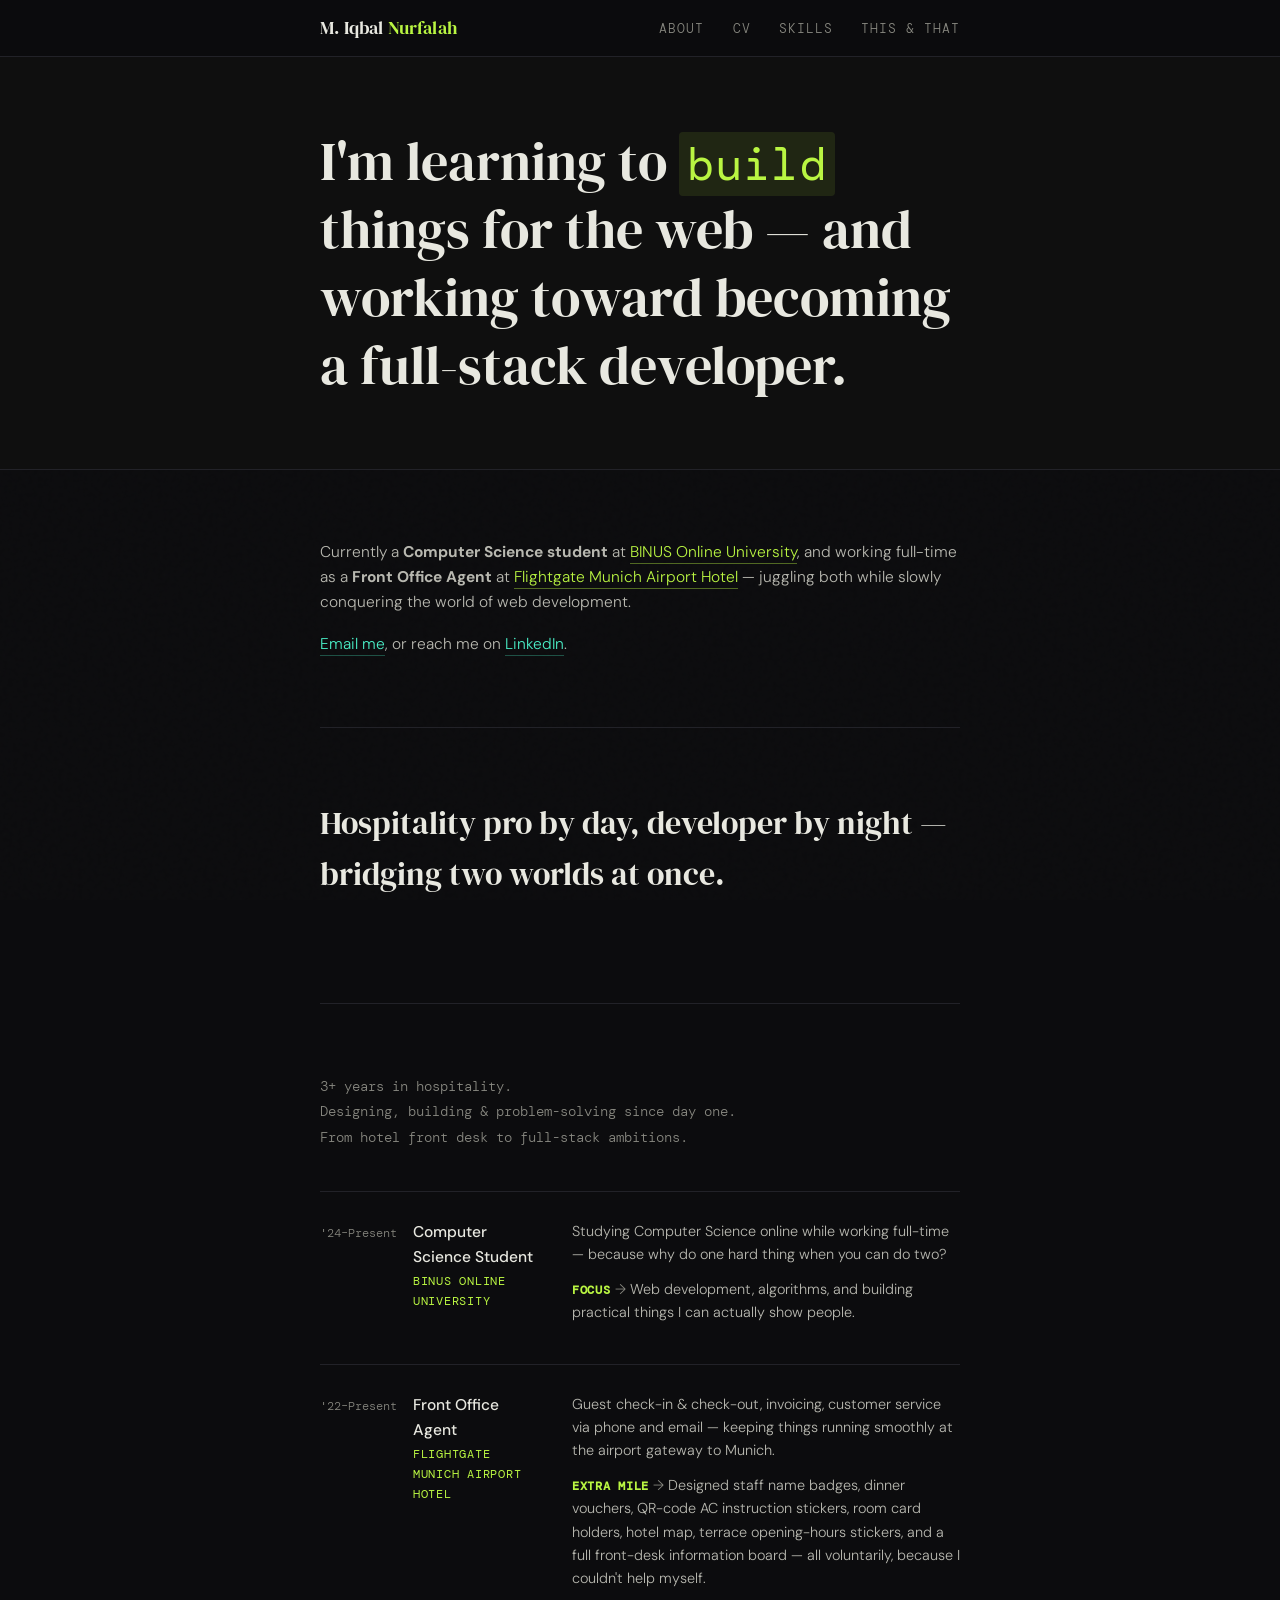
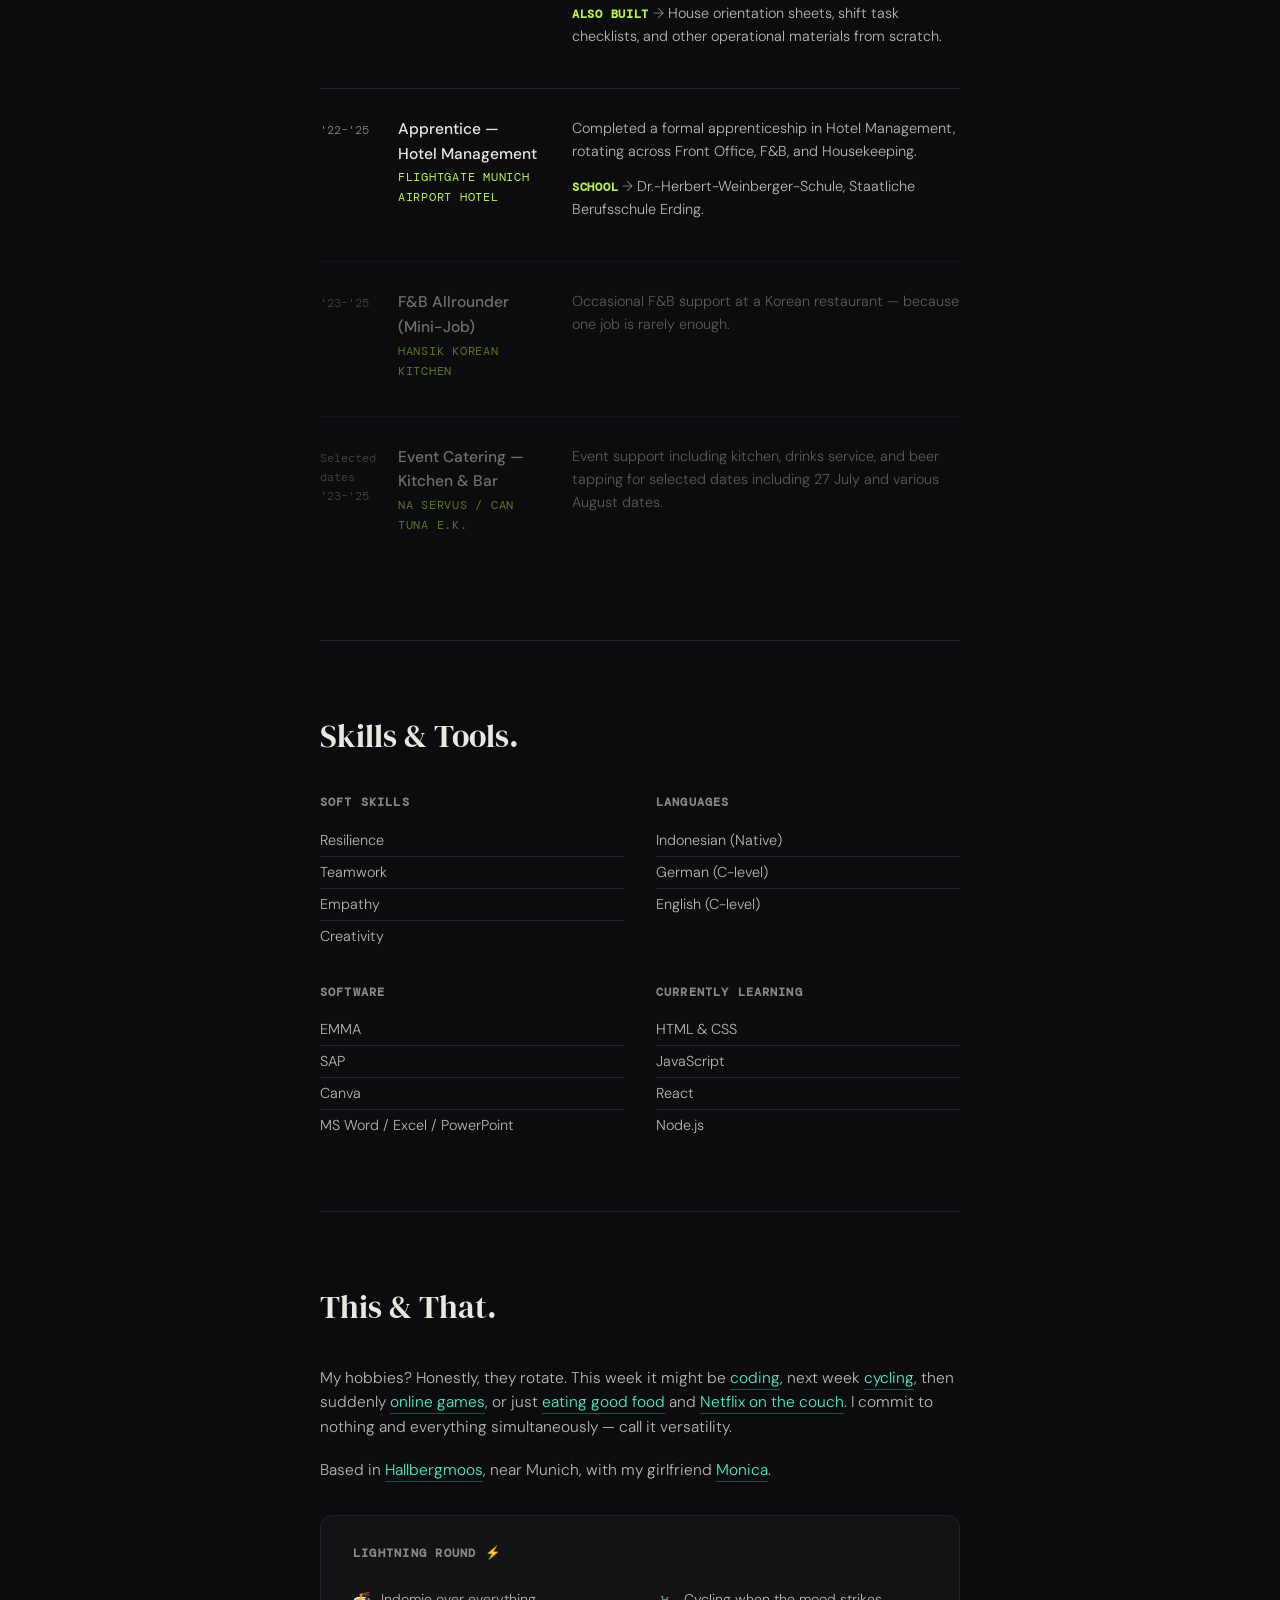
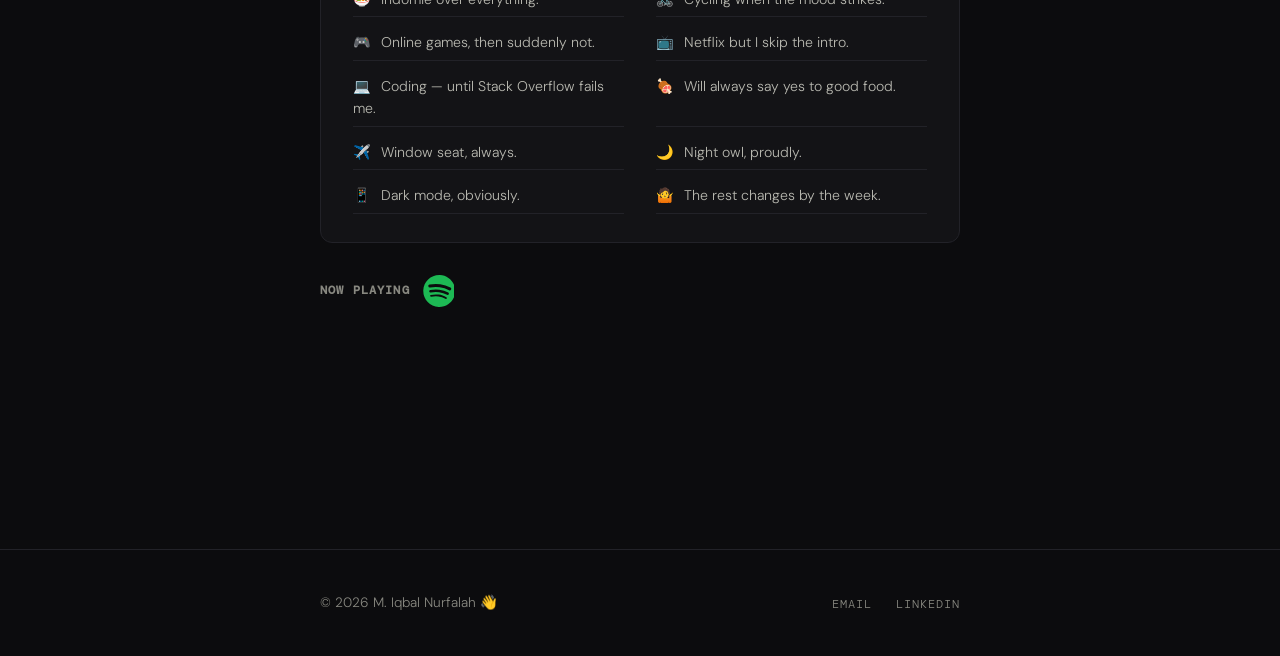
==== index.html @ cb7f9b17 "modified index.html, style.css" ====
<!DOCTYPE html>
<html lang="en">
<head>
  <meta charset="UTF-8" />
  <meta name="viewport" content="width=device-width, initial-scale=1, viewport-fit=cover" />
  <link rel="canonical" href="https://iqbalnurfalah.com" />

  <title>Iqbal Nurfalah → Product &amp; Development</title>
  <meta name="description" content="Computer Science student, Front Office professional, and aspiring Full Stack Developer based in Hallbergmoos, Germany." />

  <link rel="stylesheet" href="./css/style.css" />
</head>
 
<body>

  <!-- ───────────────── HEADER ───────────────── -->
  <header>
    <div class="wrap">
      <span class="me">M. Iqbal <span class="crest">Nurfalah</span></span>
      <nav>
        <a href="#about">About</a>
        <a href="#cv">CV</a>
        <a href="#skills">Skills</a>
        <a href="#more">This &amp; That</a>
      </nav>
    </div>
  </header>

  <!-- ───────────────── MAST ───────────────── -->
  <section class="mast">
    <div class="wrap">
      <video class="avatar-video" src="./assets/me.mp4" autoplay muted loop playsinline></video>
      <h1>I'm learning to <code>build</code> things for the web — and working toward becoming a full-stack developer.</h1>
    </div>
  </section>

  <!-- ───────────────── MAIN ───────────────── -->
  <main>
    <div class="wrap">

      <!-- ABOUT -->
      <section id="about" data-section="intro">
        <p>Currently a <strong>Computer Science student</strong> at <a class="brilliant" href="https://binus.ac.id" target="_blank">BINUS Online University</a>, and working full-time as a <strong>Front Office Agent</strong> at <a class="brilliant" href="#cv">Flightgate Munich Airport Hotel</a> — juggling both while slowly conquering the world of web development.</p>
        <p>
          <a class="rgbsplit" href="mailto:Iqbalnurfalah46@gmail.com">Email me</a>,
          or reach me on
          <a class="rgbsplit" href="https://linkedin.com/in/" target="_blank">LinkedIn</a>.
        </p>
      </section>

      <!-- SPECIALTY -->
      <section class="onscroll" data-section="specialty">
        <h2>Hospitality pro by day, developer by night — bridging two worlds at once.</h2>
      </section>

      <!-- CV -->
      <section id="cv" data-section="cv">
        <p class="cv-intro">
          3+ years in hospitality.<br />
          Designing, building &amp; problem-solving since day one.<br />
          From hotel front desk to full-stack ambitions.
        </p>
        <ol class="cv">

          <!-- BINUS -->
          <li>
            <div class="cv-wrap">
              <div class="exp">
                <div class="time"><abbr>24</abbr>&ndash;Present</div>
                <div class="details">
                  <div class="role">
                    <h3 class="title">Computer Science Student</h3>
                    <h3 class="company">BINUS Online University</h3>
                  </div>
                </div>
              </div>
              <div class="info">
                <div class="info-wrap">
                  <p>Studying Computer Science online while working full-time — because why do one hard thing when you can do two?</p>
                  <p><strong class="highlight">Focus</strong> <span class="arrow">&rarr;</span> Web development, algorithms, and building practical things I can actually show people.</p>
                </div>
              </div>
            </div>
          </li>

          <!-- Flightgate full-time -->
          <li>
            <div class="cv-wrap">
              <div class="exp">
                <div class="time"><abbr>22</abbr>&ndash;Present</div>
                <div class="details">
                  <div class="role">
                    <h3 class="title">Front Office Agent</h3>
                    <h3 class="company">Flightgate Munich Airport Hotel</h3>
                  </div>
                </div>
              </div>
              <div class="info">
                <div class="info-wrap">
                  <p>Guest check-in &amp; check-out, invoicing, customer service via phone and email — keeping things running smoothly at the airport gateway to Munich.</p>
                  <p><strong class="highlight">Extra Mile</strong> <span class="arrow">&rarr;</span> Designed staff name badges, dinner vouchers, QR-code AC instruction stickers, room card holders, hotel map, terrace opening-hours stickers, and a full front-desk information board — all voluntarily, because I couldn't help myself.</p>
                  <p><strong class="highlight">Also built</strong> <span class="arrow">&rarr;</span> House orientation sheets, shift task checklists, and other operational materials from scratch.</p>
                </div>
              </div>
            </div>
          </li>

          <!-- Flightgate apprenticeship -->
          <li>
            <div class="cv-wrap">
              <div class="exp">
                <div class="time"><abbr>22</abbr>&ndash;<abbr>25</abbr></div>
                <div class="details">
                  <div class="role">
                    <h3 class="title">Apprentice — Hotel Management</h3>
                    <h3 class="company">Flightgate Munich Airport Hotel</h3>
                  </div>
                </div>
              </div>
              <div class="info">
                <div class="info-wrap">
                  <p>Completed a formal apprenticeship in Hotel Management, rotating across Front Office, F&amp;B, and Housekeeping.</p>
                  <p><strong class="highlight">School</strong> <span class="arrow">&rarr;</span> Dr.-Herbert-Weinberger-Schule, Staatliche Berufsschule Erding.</p>
                </div>
              </div>
            </div>
          </li>

          <!-- Hansik -->
          <li class="faded">
            <div class="cv-wrap">
              <div class="exp">
                <div class="time"><abbr>23</abbr>&ndash;<abbr>25</abbr></div>
                <div class="details">
                  <div class="role">
                    <h3 class="title">F&amp;B Allrounder (Mini-Job)</h3>
                    <h3 class="company">Hansik Korean Kitchen</h3>
                  </div>
                </div>
              </div>
              <div class="info">
                <div class="info-wrap">
                  <p>Occasional F&amp;B support at a Korean restaurant — because one job is rarely enough.</p>
                </div>
              </div>
            </div>
          </li>

          <!-- Na Servus -->
          <li class="faded">
            <div class="cv-wrap">
              <div class="exp">
                <div class="time">Selected <br> dates <br><abbr>23</abbr>&ndash;<abbr>25</abbr></div>
                <div class="details">
                  <div class="role">
                    <h3 class="title">Event Catering — Kitchen &amp; Bar</h3>
                    <h3 class="company">Na Servus / Can Tuna e.K.</h3>
                  </div>
                </div>
              </div>
              <div class="info">
                <div class="info-wrap">
                  <p>Event support including kitchen, drinks service, and beer tapping for selected dates including 27 July and various August dates.</p>
                </div>
              </div>
            </div>
          </li>

        </ol>
      </section>

      <!-- SKILLS -->
      <section id="skills" class="onscroll" data-section="skills">
        <h2>Skills &amp; Tools.</h2>
        <div class="skills-grid">
          <div class="skill-col">
            <h4>Soft Skills</h4>
            <ul>
              <li>Resilience</li>
              <li>Teamwork</li>
              <li>Empathy</li>
              <li>Creativity</li>
            </ul>
          </div>
          <div class="skill-col">
            <h4>Languages</h4>
            <ul>
              <li>Indonesian (Native)</li>
              <li>German (C-level)</li>
              <li>English (C-level)</li>
            </ul>
          </div>
          <div class="skill-col">
            <h4>Software</h4>
            <ul>
              <li>EMMA</li>
              <li>SAP</li>
              <li>Canva</li>
              <li>MS Word / Excel / PowerPoint</li>
            </ul>
          </div>
          <div class="skill-col">
            <h4>Currently Learning</h4>
            <ul>
              <li>HTML &amp; CSS</li>
              <li>JavaScript</li>
              <li>React</li>
              <li>Node.js</li>
            </ul>
          </div>
        </div>
      </section>

      <!-- THIS & THAT -->
      <section id="more" class="onscroll" data-section="more">
        <h2>This &amp; That.</h2>
        <p>
          My hobbies? Honestly, they rotate. This week it might be
          <span class="rgbsplit" role="button" data-action="coding">coding</span>,
          next week
          <span class="rgbsplit" role="button" data-action="cycling">cycling</span>,
          then suddenly
          <span class="rgbsplit" role="button" data-action="gaming">online games</span>,
          or just
          <span class="rgbsplit" role="button" data-action="food">eating good food</span>
          and
          <span class="rgbsplit" role="button" data-action="netflix">Netflix on the couch</span>.
          I commit to nothing and everything simultaneously — call it versatility.
        </p>
        <p>
          Based in <span class="rgbsplit proper" role="button" data-action="hallbergmoos">Hallbergmoos</span>,
          near Munich, with my girlfriend
          <span class="rgbsplit proper monica-trigger" role="button" data-action="monica">Monica</span>.
        </p>

        <!-- Lightning round -->
        <div class="lightning">
          <p><strong class="tag">Lightning Round ⚡</strong></p>
          <ul class="stack list">
            <li><span class="emoji">🍜</span> Indomie over everything.</li>
            <li><span class="emoji">🚲</span> Cycling when the mood strikes.</li>
            <li><span class="emoji">🎮</span> Online games, then suddenly not.</li>
            <li><span class="emoji">📺</span> Netflix but I skip the intro.</li>
            <li><span class="emoji">💻</span> Coding — until Stack Overflow fails me.</li>
            <li><span class="emoji">🍖</span> Will always say yes to good food.</li>
            <li><span class="emoji">✈️</span> Window seat, always.</li>
            <li><span class="emoji">🌙</span> Night owl, proudly.</li>
            <li><span class="emoji">📱</span> Dark mode, obviously.</li>
            <li><span class="emoji">🤷</span> The rest changes by the week.</li>
          </ul>
        </div>

        <!-- Now Playing -->
        <p class="cluster music">
          <strong class="tag">Now Playing</strong>

          <span data-target="spotify" role="button" class="noline spotify active">
            <svg viewBox="0 0 24 24" width="32" height="32" aria-label="Spotify" xmlns="http://www.w3.org/2000/svg">
              <path d="M13.427.01C6.805-.253 1.224 4.902.961 11.524.698 18.147 5.853 23.728 12.476 23.99c6.622.263 12.203-4.892 12.466-11.514S20.049.272 13.427.01m5.066 17.579a.717.717 0 0 1-.977.268 14.4 14.4 0 0 0-5.138-1.747 14.4 14.4 0 0 0-5.42.263.717.717 0 0 1-.338-1.392c1.95-.474 3.955-.571 5.958-.29 2.003.282 3.903.928 5.647 1.92a.717.717 0 0 1 .268.978m1.577-3.15a.93.93 0 0 1-1.262.376 17.7 17.7 0 0 0-5.972-1.96 17.7 17.7 0 0 0-6.281.238.93.93 0 0 1-1.11-.71.93.93 0 0 1 .71-1.11 19.5 19.5 0 0 1 6.94-.262 19.5 19.5 0 0 1 6.599 2.165c.452.245.62.81.376 1.263m1.748-3.551a1.147 1.147 0 0 1-1.546.488 21.4 21.4 0 0 0-6.918-2.208 21.4 21.4 0 0 0-7.259.215 1.146 1.146 0 0 1-.456-2.246 23.7 23.7 0 0 1 8.034-.24 23.7 23.7 0 0 1 7.657 2.445c.561.292.78.984.488 1.546"/>
            </svg>
          </span>
        </p>

        <div class="player">
          <!-- Replace the Spotify playlist URL below with your own -->
          <iframe
            data-target="spotify"
            class="active"
            title="Spotify Player"
            src="https://open.spotify.com/embed/playlist/37i9dQZF1DX4sWSpwq3LiO?utm_source=generator&theme=0"
            frameBorder="0"
            allow="autoplay *; clipboard-write; encrypted-media *;"
            loading="lazy"
          ></iframe>
        </div>
      </section>

    </div><!-- /.wrap -->
  </main>

  <!-- ───────────────── FOOTER ───────────────── -->
  <footer>
    <div class="wrap">
      <p>&copy; <span class="year"></span> M. Iqbal Nurfalah 👋</p>
      <ul>
        <li><a href="mailto:Iqbalnurfalah46@gmail.com">Email</a></li>
        <li><a href="https://linkedin.com/in/" target="_blank">LinkedIn</a></li>
      </ul>
    </div>
  </footer>

  <!-- ───────────────── MONICA POPUP ───────────────── -->
  <div class="monica-popup" id="monicaPopup">
    <div class="monica-card">
      <button class="close-btn" id="monicaClose" aria-label="Close">&times;</button>
      <!-- Swap the emoji below for a real <img> tag once you have Monica's photo -->
      <div class="monica-avatar">💕</div>
      <h3>Monica</h3>
      <p>My person. The one who puts up with all of this.</p>
    </div>
  </div>

  <!-- ───────────────── SCRIPTS ───────────────── -->
  <script>
    // Year in footer
    document.querySelector('.year').textContent = new Date().getFullYear();


    // Scroll reveal
    const revealEls = document.querySelectorAll('.onscroll');
    const observer = new IntersectionObserver((entries) => {
      entries.forEach(e => {
        if (e.isIntersecting) {
          e.target.classList.add('visible');
          observer.unobserve(e.target);
        }
      });
    }, { threshold: 0.12 });
    revealEls.forEach(el => observer.observe(el));

    // Monica popup
    const monicaTrigger = document.querySelector('.monica-trigger');
    const monicaPopup   = document.getElementById('monicaPopup');
    const monicaClose   = document.getElementById('monicaClose');

    monicaTrigger.addEventListener('click', () => monicaPopup.classList.add('show'));
    monicaClose.addEventListener('click',   () => monicaPopup.classList.remove('show'));
    monicaPopup.addEventListener('click', (e) => {
      if (e.target === monicaPopup) monicaPopup.classList.remove('show');
    });

    // Music player toggle (Spotify only here, extendable)
    document.querySelectorAll('.music span[role="button"]').forEach(btn => {
      btn.addEventListener('click', () => {
        const target = btn.dataset.target;
        document.querySelectorAll('.music span[role="button"]').forEach(b => b.classList.remove('active'));
        btn.classList.add('active');
        document.querySelectorAll('.player iframe').forEach(f => {
          f.classList.toggle('active', f.dataset.target === target);
        });
      });
    });
  </script>

</body>
</html>
---- css/style.css ----
/* =============================================
   Iqbal Nurfalah — Personal CV Site
   style.css
   ============================================= */

@import url('https://fonts.googleapis.com/css2?family=DM+Serif+Display:ital@0;1&family=DM+Mono:wght@400;500&family=DM+Sans:wght@300;400;500&display=swap');

/* ─── Reset & Base ─── */
*, *::before, *::after { box-sizing: border-box; margin: 0; padding: 0; }

:root {
  --bg:        #0c0c0e;
  --bg2:       #131316;
  --border:    #222228;
  --text:      #e8e8e0;
  --muted:     #888880;
  --accent:    #b9f542;   /* lime green — sharp, techy */
  --accent2:   #4af0c8;   /* teal secondary */
  --red:       #ff4d4d;
  --font-display: 'DM Serif Display', Georgia, serif;
  --font-body:    'DM Sans', sans-serif;
  --font-mono:    'DM Mono', monospace;
  --wrap: 860px;
  --ease: cubic-bezier(.4,0,.2,1);
}

html { scroll-behavior: smooth; }

body {
  font-family: var(--font-body);
  background: var(--bg);
  color: var(--text);
  line-height: 1.6;
  font-size: 16px;
  font-weight: 300;
  overflow-x: hidden;
}

/* ─── Noise overlay ─── */
body::before {
  content: '';
  position: fixed; inset: 0;
  background-image: url("data:image/svg+xml,%3Csvg viewBox='0 0 200 200' xmlns='http://www.w3.org/2000/svg'%3E%3Cfilter id='n'%3E%3CfeTurbulence type='fractalNoise' baseFrequency='0.9' numOctaves='4' stitchTiles='stitch'/%3E%3C/filter%3E%3Crect width='100%25' height='100%25' filter='url(%23n)' opacity='0.04'/%3E%3C/svg%3E");
  pointer-events: none;
  z-index: 0;
  opacity: 0.4;
}

/* ─── Wrap ─── */
.wrap {
  max-width: 100%;
  margin: 0 25%;
  padding: 0;
  position: relative;
  z-index: 1;
}

.mast .wrap {
  position: relative;
  z-index: 2; /* teks di atas */
}

/* video di kanan */
.avatar-video {
  position: absolute;
  right: 0;
  top: 50%;
  transform: translateY(-50%);
  
  width: 300px;
  height: 300px;
  object-fit: cover;

  z-index: 0;

  /* fade ke kiri (inti efeknya di sini) */
  -webkit-mask-image: linear-gradient(to left, black 60%, transparent 100%);
  mask-image: linear-gradient(to left, black 60%, transparent 100%);
}

/* ─── Links ─── */
a {
  color: var(--text);
  text-decoration: none;
  transition: color .2s var(--ease);
}
a:hover { color: var(--accent); }

/* ─── Header ─── */
header {
  position: sticky; top: 0;
  z-index: 100;
  border-bottom: 1px solid var(--border);
  background: rgba(12,12,14,.85);
  backdrop-filter: blur(12px);
  -webkit-backdrop-filter: blur(12px);
}
header .wrap {
  display: flex;
  align-items: center;
  justify-content: space-between;
  height: 56px;
}
.me {
  font-family: var(--font-display);
  font-size: 1.1rem;
  letter-spacing: .01em;
  cursor: default;
  user-select: none;
  color: var(--text);
}
.me .crest { color: var(--accent); }

header nav a {
  font-size: .8rem;
  font-family: var(--font-mono);
  letter-spacing: .08em;
  text-transform: uppercase;
  color: var(--muted);
  margin-left: 24px;
  transition: color .2s;
}
header nav a:hover { color: var(--accent); }

/* ─── Masthead ─── */
.mast {
  position: relative;
  background: #0f0f0f; /* warna background tetap */
  overflow: hidden;
}

.mast h1 {
  font-family: var(--font-display);
  font-size: clamp(2rem, 5vw, 3.4rem);
  line-height: 1.25;
  font-weight: 400;
  max-width: 740px;
  color: var(--text);
}
.mast h1 code {
  font-family: var(--font-mono);
  font-size: .85em;
  color: var(--accent);
  background: rgba(185,245,66,.1);
  padding: 2px 8px;
  border-radius: 4px;
}

/* ─── Sections ─── */
section { padding: 70px 0; border-bottom: 1px solid var(--border); }
section:last-child { border-bottom: none; }

h2 {
  font-family: var(--font-display);
  font-size: clamp(1.5rem, 3vw, 2rem);
  font-weight: 400;
  margin-bottom: 32px;
  color: var(--text);
}

p {
  color: #b8b8b0;
  margin-bottom: 18px;
  font-size: .97rem;
}
p:last-child { margin-bottom: 0; }

/* ─── Highlight links ─── */
a.brilliant {
  color: var(--accent);
  border-bottom: 1px solid rgba(185,245,66,.4);
  padding-bottom: 1px;
  transition: border-color .2s;
}
a.brilliant:hover { border-color: var(--accent); }

a.rgbsplit {
  color: var(--accent2);
  border-bottom: 1px solid rgba(74,240,200,.3);
  padding-bottom: 1px;
  transition: color .2s, border-color .2s;
  cursor: pointer;
}
a.rgbsplit:hover, [role="button"].rgbsplit:hover {
  color: #fff;
  border-color: var(--accent2);
}
[role="button"].rgbsplit {
  color: var(--accent2);
  border-bottom: 1px solid rgba(74,240,200,.3);
  padding-bottom: 1px;
  cursor: pointer;
  transition: color .2s, border-color .2s;
}

/* ─── CV Timeline ─── */
.cv-intro {
  font-family: var(--font-mono);
  font-size: .85rem;
  line-height: 1.9;
  color: var(--muted);
  margin-bottom: 40px;
}

.option-toggle {
  display: flex;
  align-items: center;
  gap: 12px;
  margin-bottom: 40px;
  font-size: .8rem;
  font-family: var(--font-mono);
  text-transform: uppercase;
  letter-spacing: .08em;
  color: var(--muted);
  cursor: pointer;
  user-select: none;
}
.option-toggle .toggle {
  width: 40px; height: 22px;
  background: var(--border);
  border-radius: 11px;
  position: relative;
  transition: background .2s;
}
.option-toggle input { display: none; }
.option-toggle .switch {
  position: absolute;
  top: 3px; left: 3px;
  width: 16px; height: 16px;
  background: var(--muted);
  border-radius: 50%;
  transition: transform .2s var(--ease), background .2s;
}
.option-toggle input:checked ~ .switch {
  transform: translateX(18px);
  background: var(--accent);
}
.option-toggle input:checked ~ .switch,
.option-toggle:has(input:checked) .toggle { background: rgba(185,245,66,.15); }

ol.cv { list-style: none; }
ol.cv > li {
  border-top: 1px solid var(--border);
  padding: 28px 0;
  transition: opacity .2s;
}
ol.cv > li.faded { opacity: .45; }
ol.cv > li.faded:hover { opacity: .75; }

.cv-wrap { display: flex; gap: 32px; }

.exp { display: flex; gap: 16px; flex-shrink: 0; width: 220px; }
.time {
  font-family: var(--font-mono);
  font-size: .75rem;
  color: var(--muted);
  white-space: nowrap;
  padding-top: 4px;
  min-width: 62px;
}
.time abbr { text-decoration: none; }
.time abbr::before { content: "'"; }

.details { flex: 1; }
.role { margin-bottom: 6px; }
h3.title {
  font-family: var(--font-body);
  font-size: .97rem;
  font-weight: 500;
  color: var(--text);
  margin-bottom: 2px;
}
h3.title.small { font-size: .85rem; color: var(--muted); }
h3.company {
  font-family: var(--font-mono);
  font-size: .78rem;
  color: var(--accent);
  font-weight: 400;
  text-transform: uppercase;
  letter-spacing: .06em;
}

.info { flex: 1; }
.info p { font-size: .9rem; margin-bottom: 12px; }

.info.hidden { display: none; }
.info-wrap { display: block !important }
body.detailed .info-wrap { display: block; }

.highlight {
  font-family: var(--font-mono);
  font-size: .75rem;
  text-transform: uppercase;
  letter-spacing: .06em;
  color: var(--accent);
}
.arrow { color: var(--muted); }

ul.promotions { list-style: none; margin: 8px 0; }
ul.promotions li { padding: 4px 0; }
ul.promotions .exp { width: auto; gap: 10px; }

/* ─── Skills / Tags ─── */
.tag-list {
  display: flex;
  flex-wrap: wrap;
  gap: 8px;
  margin-bottom: 24px;
}
.tag-list span {
  font-family: var(--font-mono);
  font-size: .76rem;
  padding: 4px 12px;
  border: 1px solid var(--border);
  border-radius: 20px;
  color: var(--muted);
  transition: color .2s, border-color .2s;
}
.tag-list span:hover { color: var(--accent); border-color: var(--accent); }

/* ─── Skill columns ─── */
.skills-grid {
  display: grid;
  grid-template-columns: repeat(auto-fill, minmax(200px, 1fr));
  gap: 32px;
}
.skill-col h4 {
  font-family: var(--font-mono);
  font-size: .72rem;
  text-transform: uppercase;
  letter-spacing: .1em;
  color: var(--muted);
  margin-bottom: 12px;
}
.skill-col ul { list-style: none; }
.skill-col li {
  font-size: .9rem;
  color: #b8b8b0;
  padding: 4px 0;
  border-bottom: 1px solid var(--border);
}
.skill-col li:last-child { border-bottom: none; }

/* ─── Lightning round ─── */
.lightning {
  background: var(--bg2);
  border: 1px solid var(--border);
  border-radius: 12px;
  padding: 28px 32px;
  margin: 32px 0;
}
.lightning .tag {
  font-family: var(--font-mono);
  font-size: .78rem;
  text-transform: uppercase;
  letter-spacing: .1em;
  color: var(--muted);
  display: block;
  margin-bottom: 16px;
}
ul.stack {
  list-style: none;
  display: grid;
  grid-template-columns: repeat(auto-fill, minmax(220px, 1fr));
  gap: 8px 32px;
}
ul.stack li {
  font-size: .88rem;
  color: #b8b8b0;
  padding: 6px 0;
  border-bottom: 1px solid var(--border);
}
.emoji { margin-right: 6px; }

/* ─── Music / Player ─── */
.music {
  display: flex;
  align-items: center;
  gap: 12px;
  margin-bottom: 20px;
}
.music .tag {
  font-family: var(--font-mono);
  font-size: .72rem;
  text-transform: uppercase;
  letter-spacing: .1em;
  color: var(--muted);
}
.music span[role="button"] {
  display: inline-flex;
  align-items: center;
  cursor: pointer;
  opacity: .4;
  transition: opacity .2s;
}
.music span[role="button"].active { opacity: 1; }
.music span[role="button"] svg { display: block; }
.music span.spotify svg path { fill: #1DB954; }
.music span.apple svg path { fill: var(--text); }

.player { margin-top: 8px; }
.player iframe {
  width: 100%;
  border-radius: 10px;
  display: none;
  height: 152px;
}
.player iframe.active { display: block; }

/* ─── Monica pop-up ─── */
.monica-wrap { position: relative; display: inline; }
.monica-popup {
  display: none;
  position: fixed;
  inset: 0;
  z-index: 200;
  background: rgba(0,0,0,.7);
  backdrop-filter: blur(8px);
  align-items: center;
  justify-content: center;
  animation: fadeIn .2s var(--ease);
}
.monica-popup.show { display: flex; }
.monica-card {
  background: var(--bg2);
  border: 1px solid var(--border);
  border-radius: 16px;
  padding: 32px;
  text-align: center;
  max-width: 280px;
  width: 90%;
  position: relative;
  animation: popUp .25s var(--ease);
}
.monica-card .close-btn {
  position: absolute; top: 12px; right: 16px;
  font-size: 1.2rem;
  cursor: pointer;
  color: var(--muted);
  background: none;
  border: none;
  transition: color .15s;
}
.monica-card .close-btn:hover { color: var(--text); }
.monica-avatar {
  width: 120px; height: 120px;
  border-radius: 50%;
  object-fit: cover;
  border: 3px solid var(--accent);
  margin-bottom: 16px;
  background: var(--border);
  display: flex;
  align-items: center;
  justify-content: center;
  font-size: 3rem;
  margin: 0 auto 16px;
}
.monica-card h3 {
  font-family: var(--font-display);
  font-size: 1.3rem;
  font-weight: 400;
  margin-bottom: 6px;
}
.monica-card p {
  font-size: .82rem;
  color: var(--muted);
  margin: 0;
}

/* ─── Footer ─── */
footer {
  border-top: 1px solid var(--border);
  padding: 40px 0;
}
footer .wrap {
  display: flex;
  align-items: center;
  justify-content: space-between;
  flex-wrap: wrap;
  gap: 16px;
}
footer p { color: var(--muted); font-size: .85rem; margin: 0; }
footer ul { list-style: none; display: flex; gap: 24px; }
footer ul li a {
  font-family: var(--font-mono);
  font-size: .78rem;
  text-transform: uppercase;
  letter-spacing: .08em;
  color: var(--muted);
  transition: color .2s;
}
footer ul li a:hover { color: var(--accent); }

/* ─── Animations ─── */
@keyframes fadeIn {
  from { opacity: 0; }
  to   { opacity: 1; }
}
@keyframes popUp {
  from { transform: scale(.92); opacity: 0; }
  to   { transform: scale(1); opacity: 1; }
}
@keyframes slideUp {
  from { transform: translateY(30px); opacity: 0; }
  to   { transform: translateY(0); opacity: 1; }
}

.onscroll {
  opacity: 0;
  transform: translateY(24px);
  transition: opacity .6s var(--ease), transform .6s var(--ease);
}
.onscroll.visible {
  opacity: 1;
  transform: translateY(0);
}

/* ─── Responsive ─── */
@media (max-width: 640px) {
  .cv-wrap { flex-direction: column; gap: 8px; }
  .exp { width: 100%; }
  ul.stack { grid-template-columns: 1fr; }
  .skills-grid { grid-template-columns: 1fr; }
  .music { flex-wrap: wrap; }
}
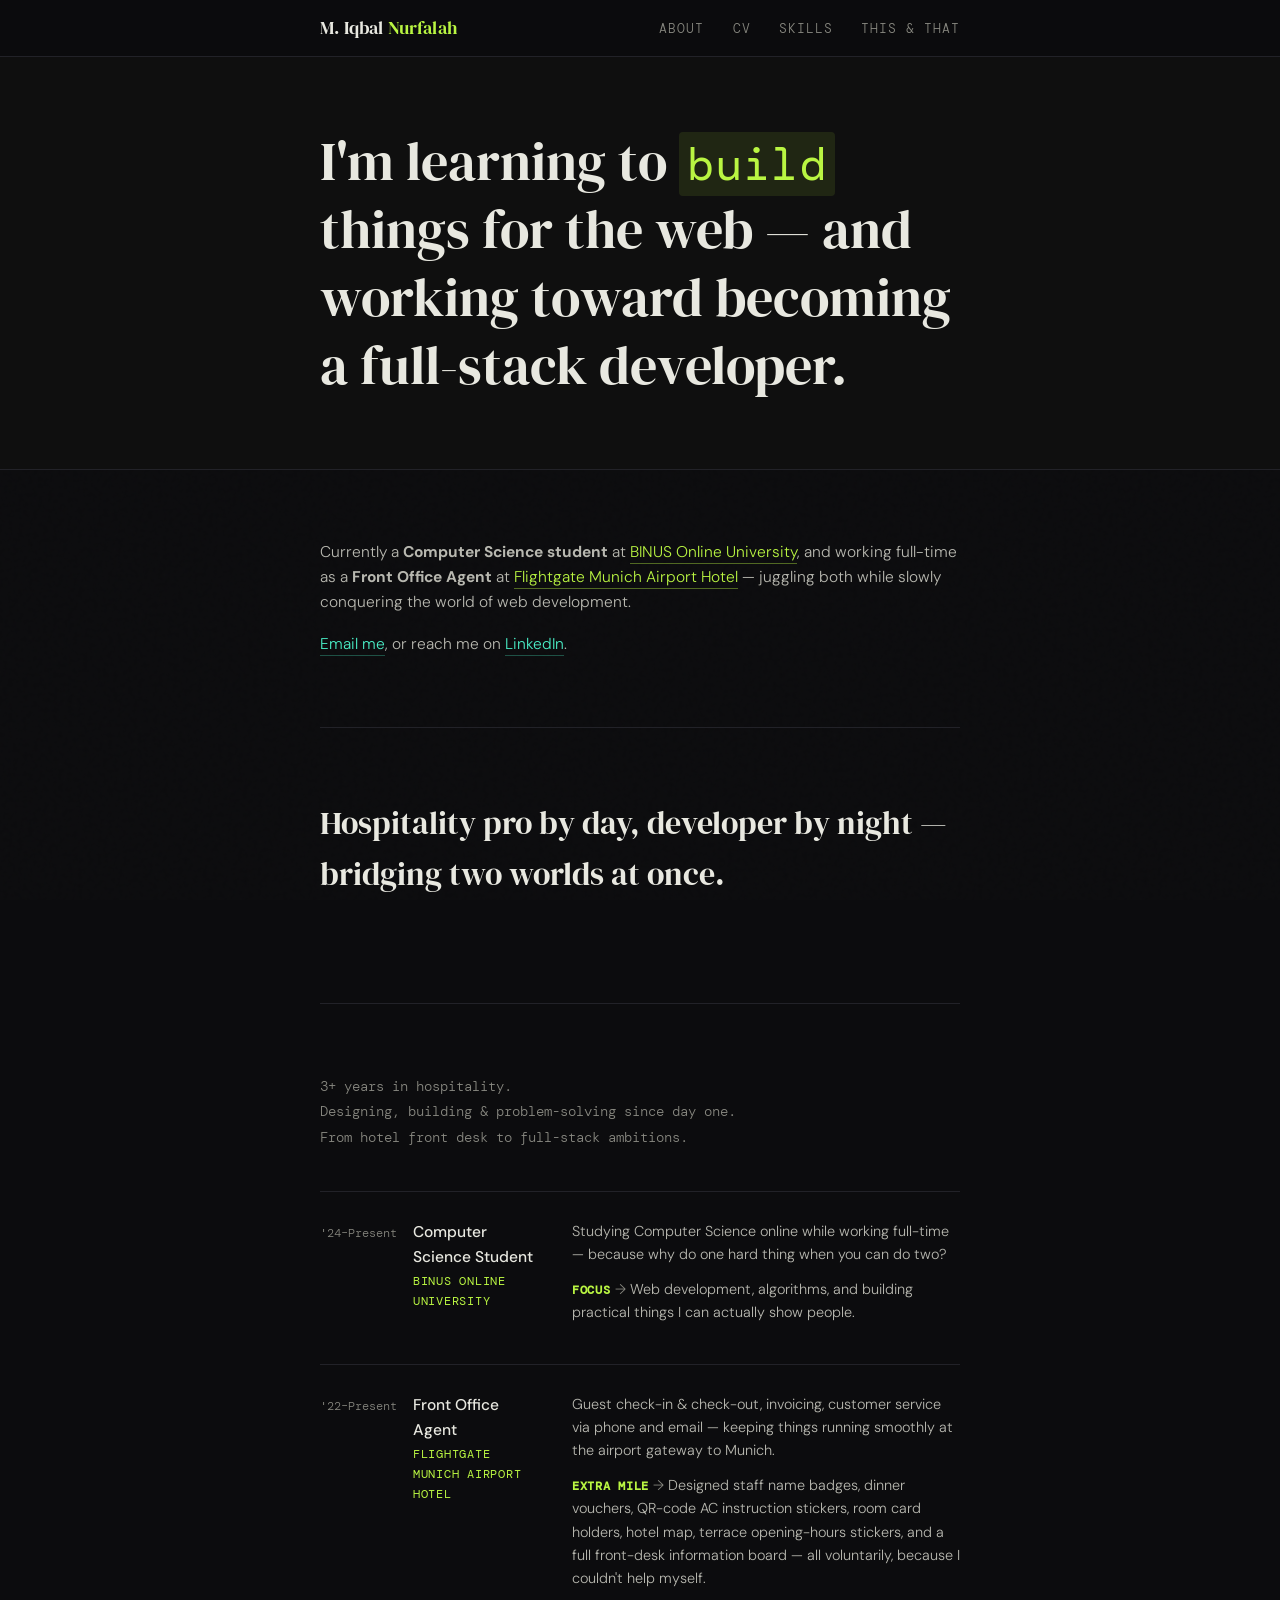
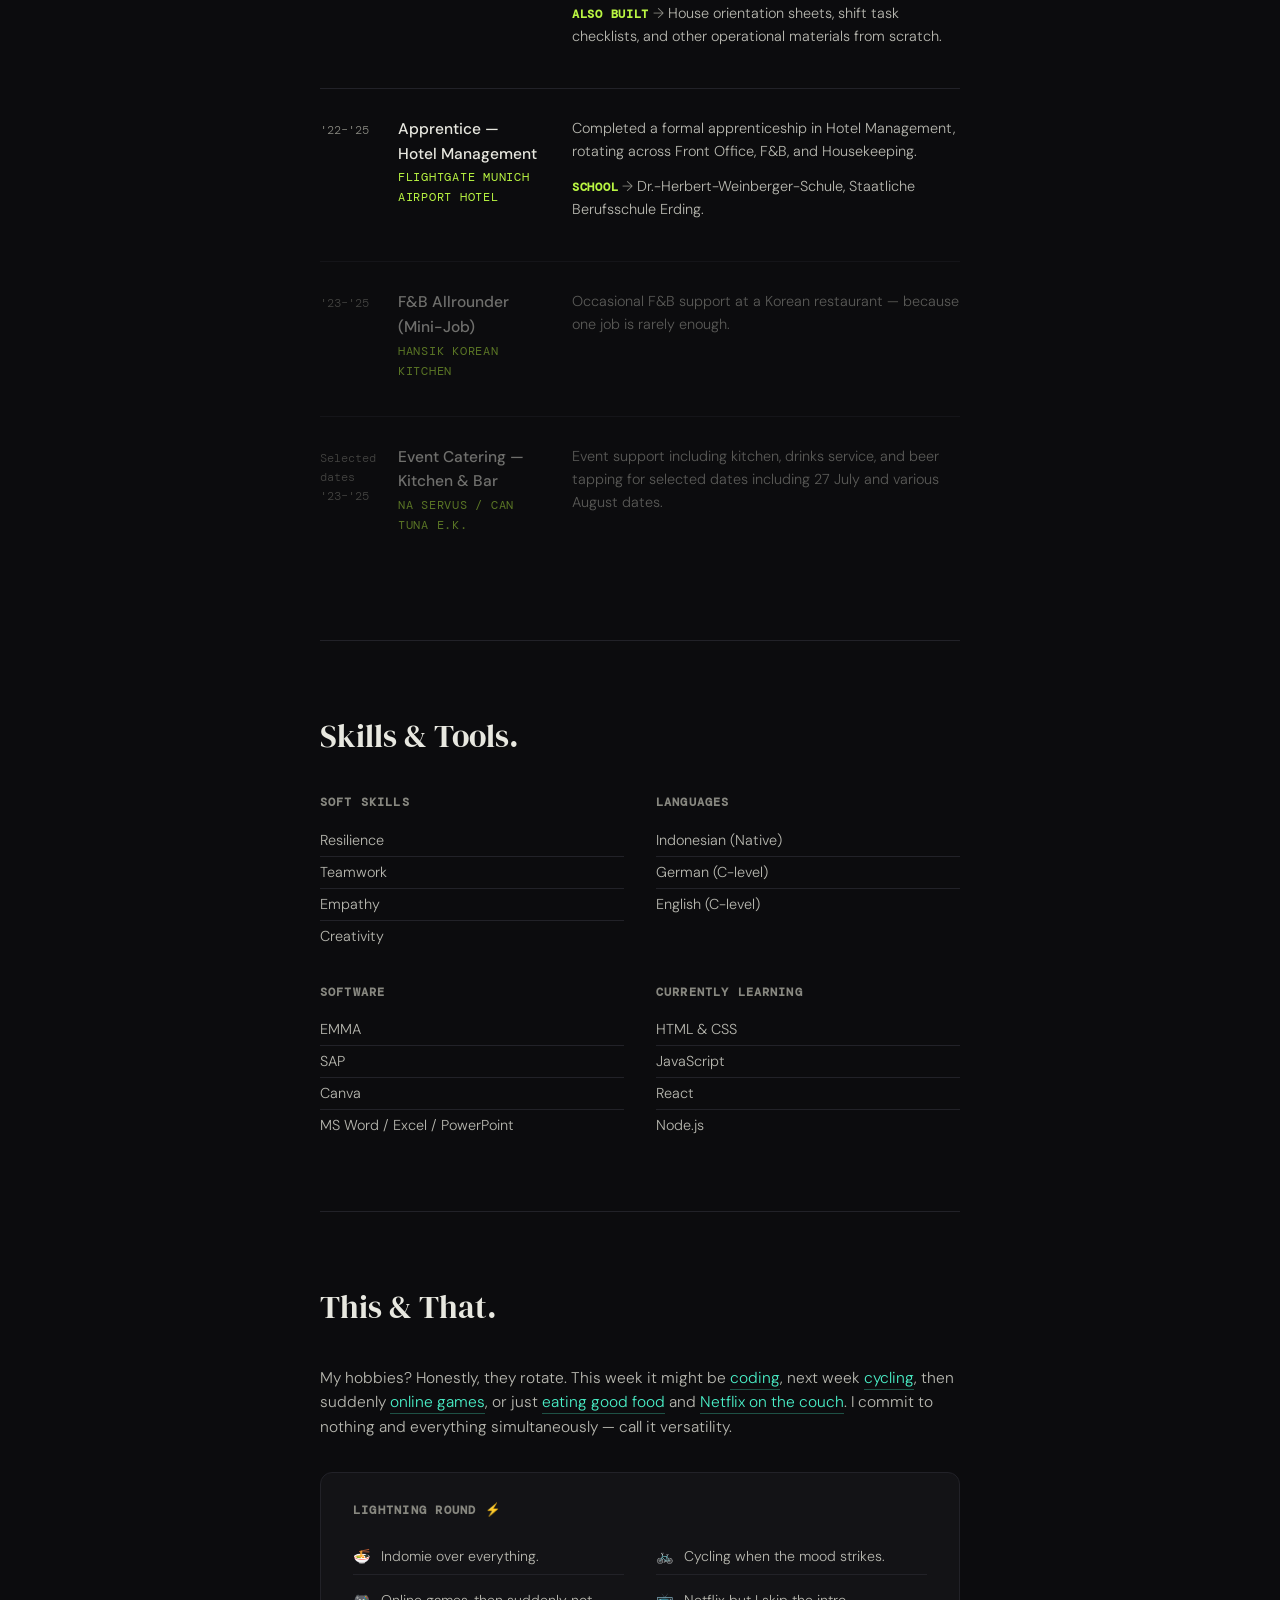
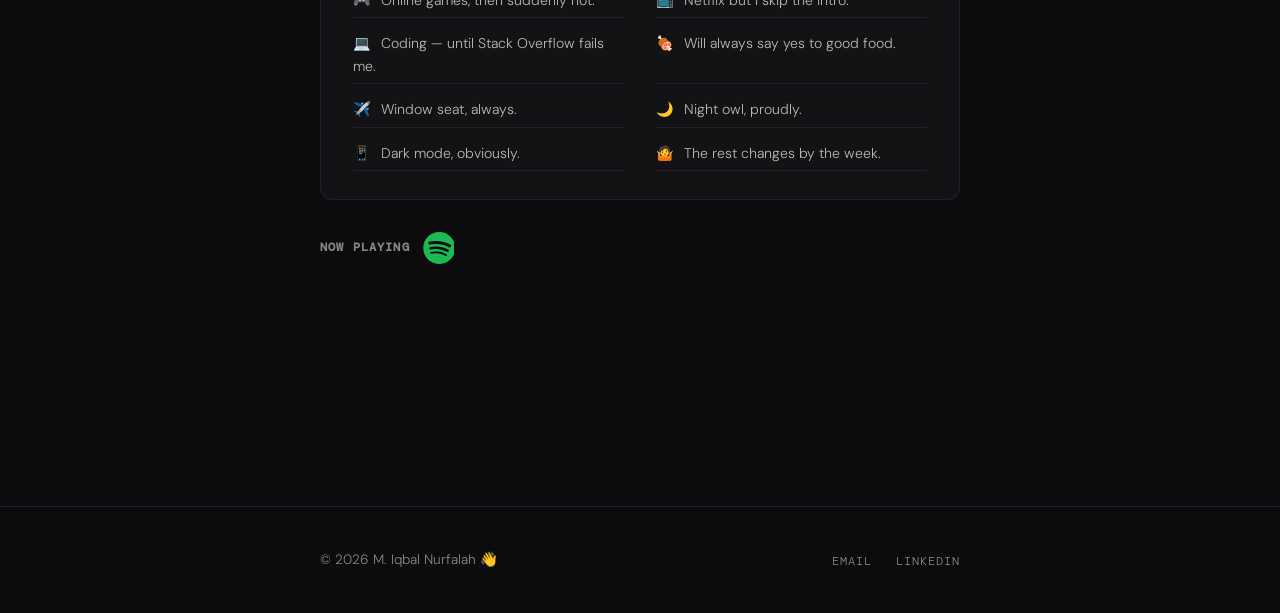
==== commit e4a9ef9a: "modify html" ====
--- a/index.html
+++ b/index.html
@@ -227,11 +227,11 @@
           <span class="rgbsplit" role="button" data-action="netflix">Netflix on the couch</span>.
           I commit to nothing and everything simultaneously — call it versatility.
         </p>
-        <p>
+        <!-- <p>
           Based in <span class="rgbsplit proper" role="button" data-action="hallbergmoos">Hallbergmoos</span>,
           near Munich, with my girlfriend
           <span class="rgbsplit proper monica-trigger" role="button" data-action="monica">Monica</span>.
-        </p>
+        </p> -->
 
         <!-- Lightning round -->
         <div class="lightning">
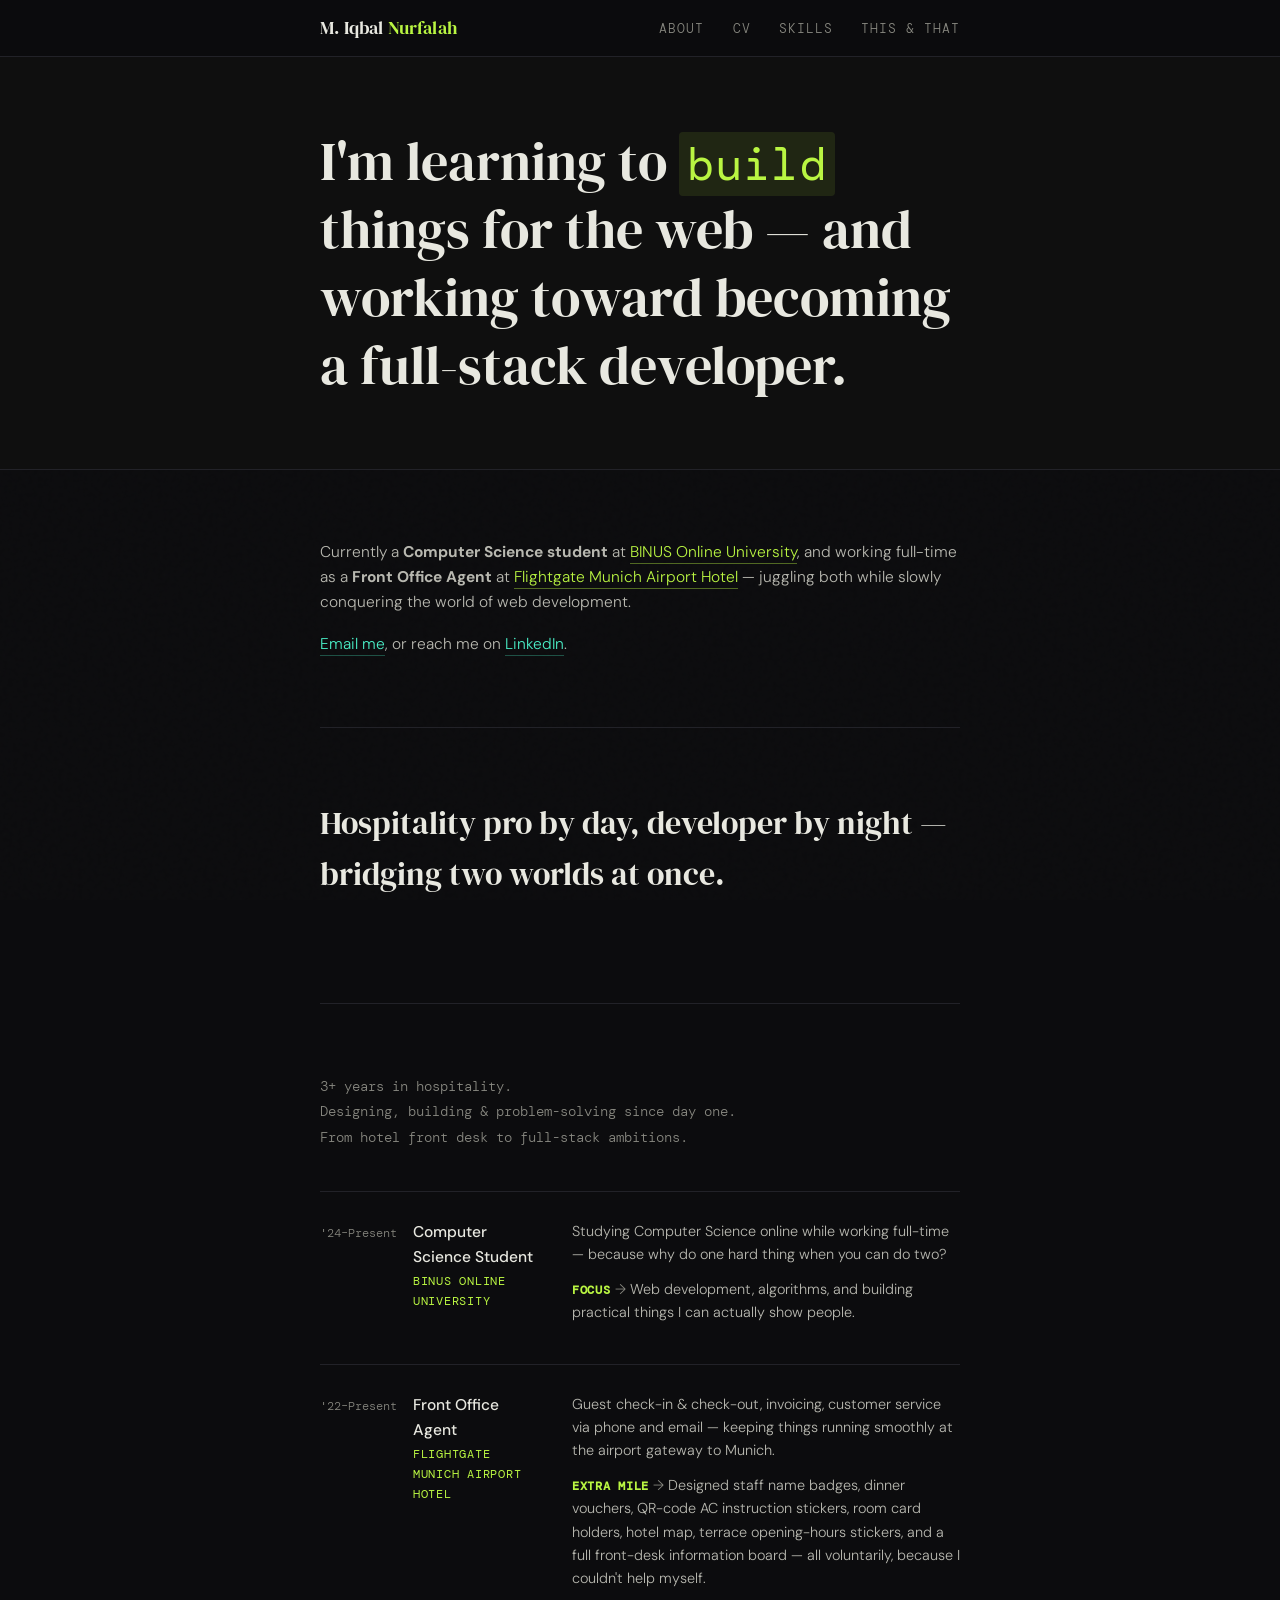
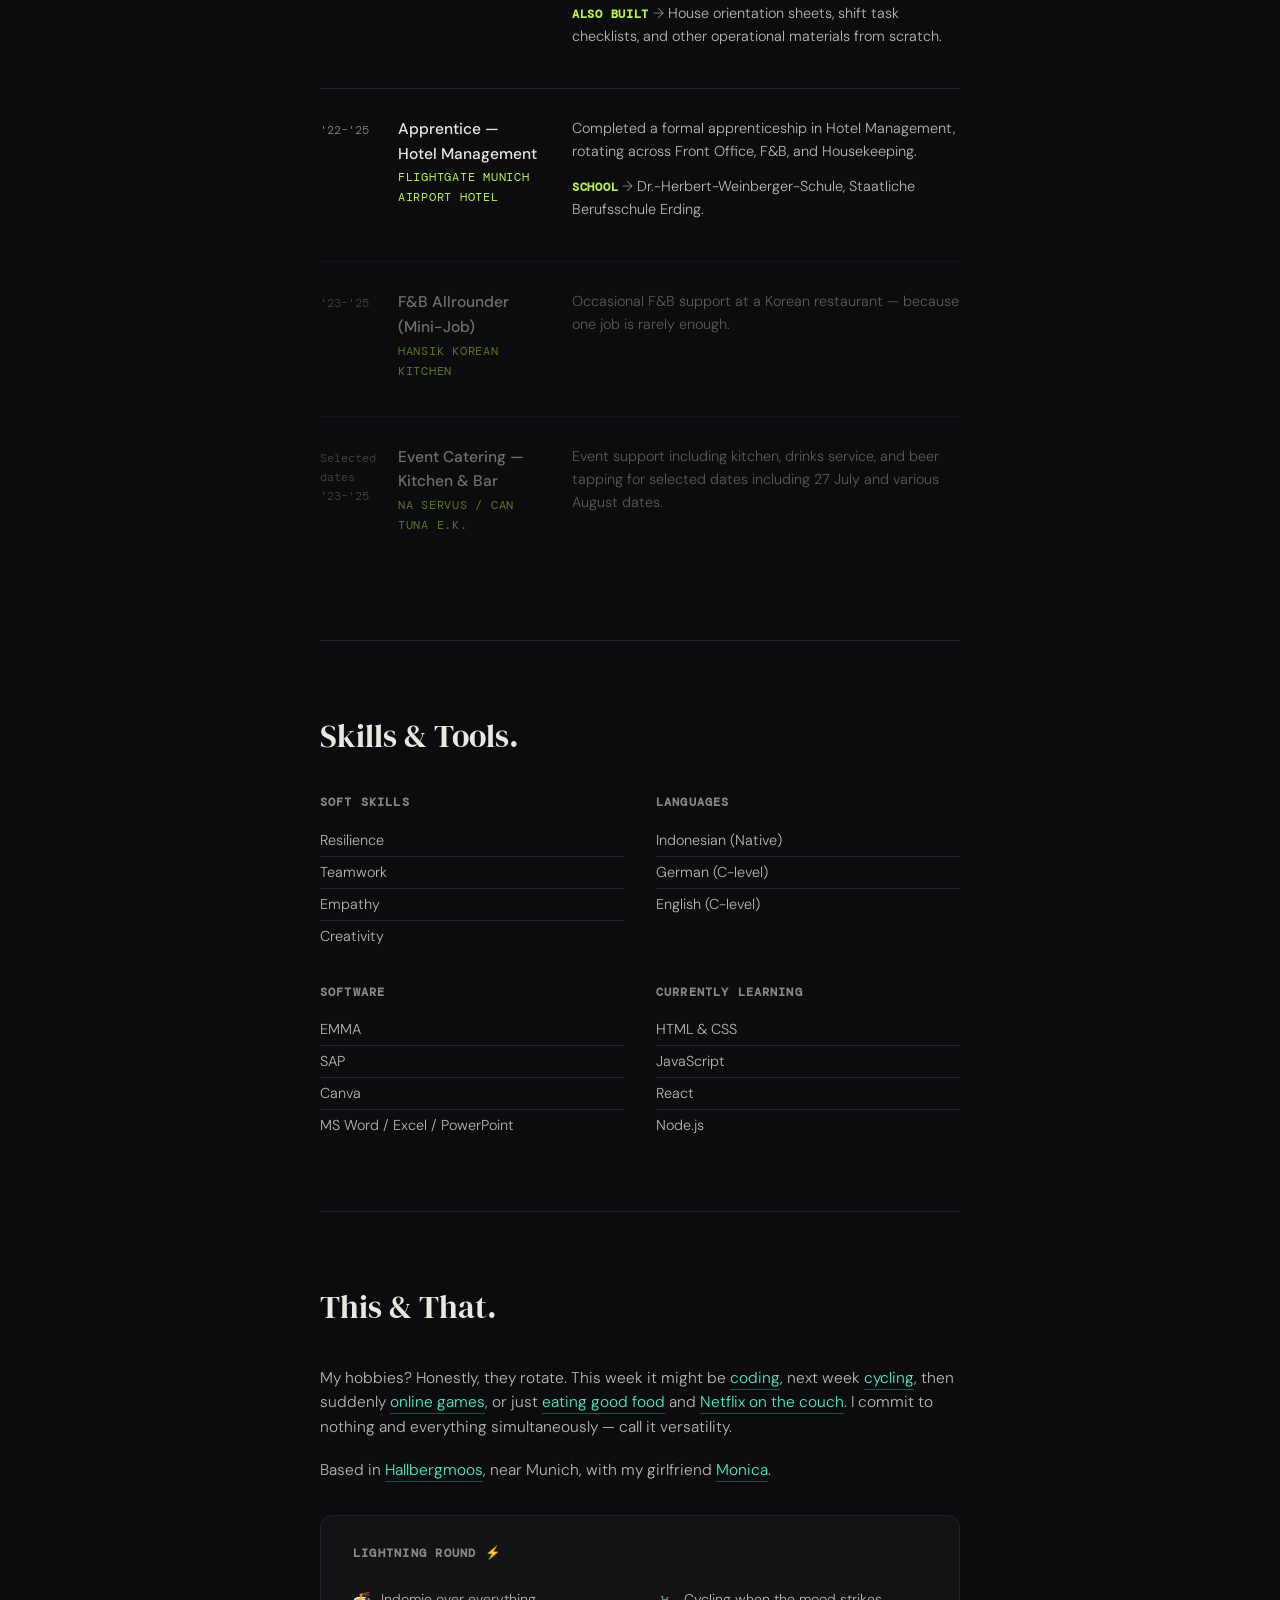
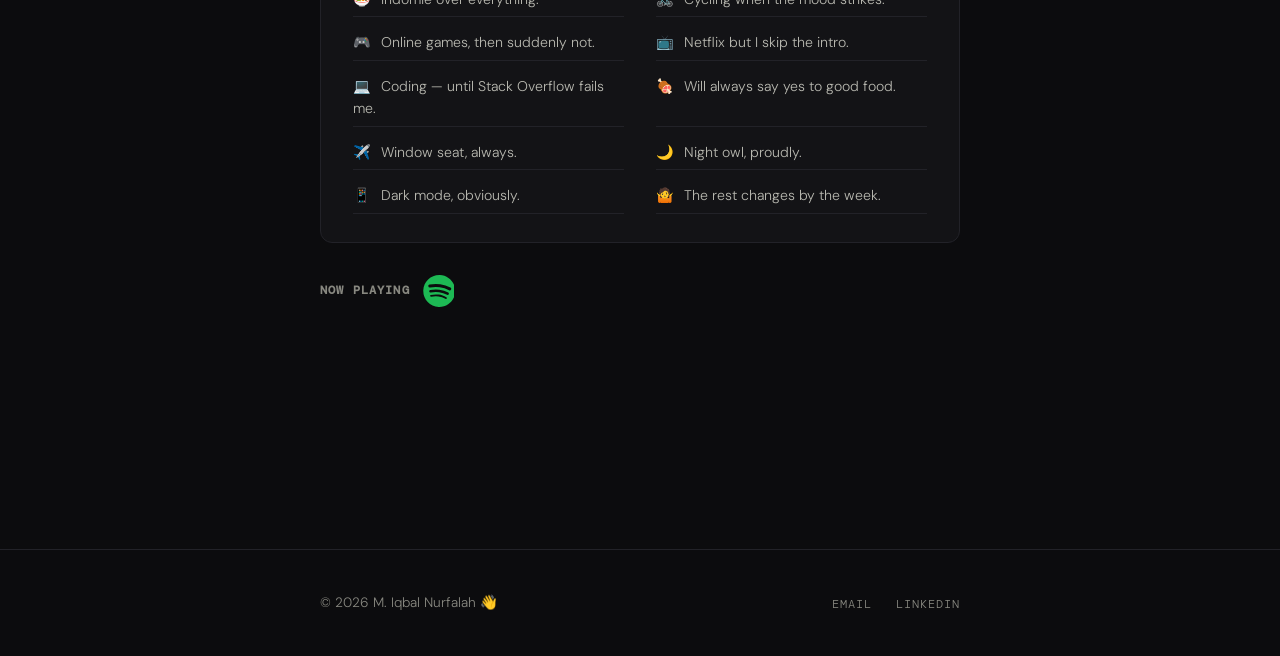
==== commit eb0f74f7: "modify html" ====
--- a/index.html
+++ b/index.html
@@ -227,11 +227,11 @@
           <span class="rgbsplit" role="button" data-action="netflix">Netflix on the couch</span>.
           I commit to nothing and everything simultaneously — call it versatility.
         </p>
-        <!-- <p>
+        <p>
           Based in <span class="rgbsplit proper" role="button" data-action="hallbergmoos">Hallbergmoos</span>,
           near Munich, with my girlfriend
           <span class="rgbsplit proper monica-trigger" role="button" data-action="monica">Monica</span>.
-        </p> -->
+        </p>
 
         <!-- Lightning round -->
         <div class="lightning">
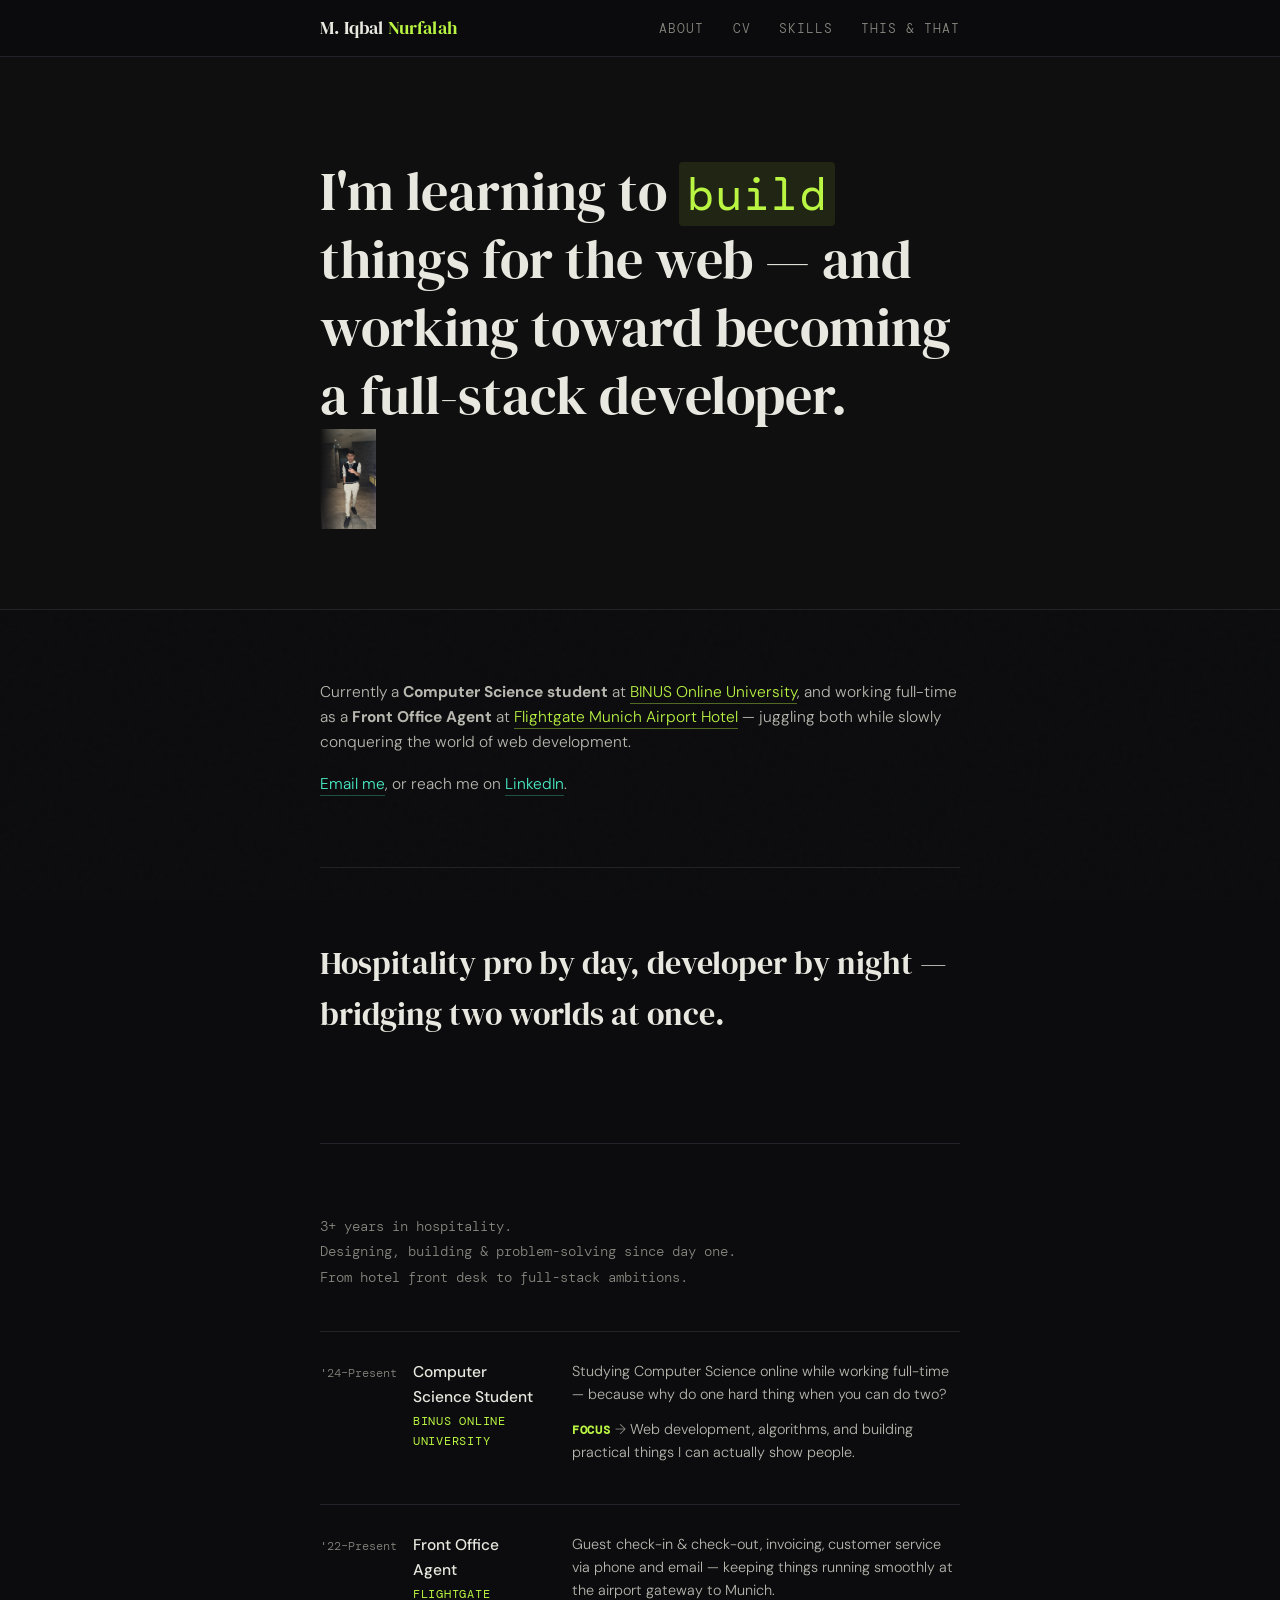
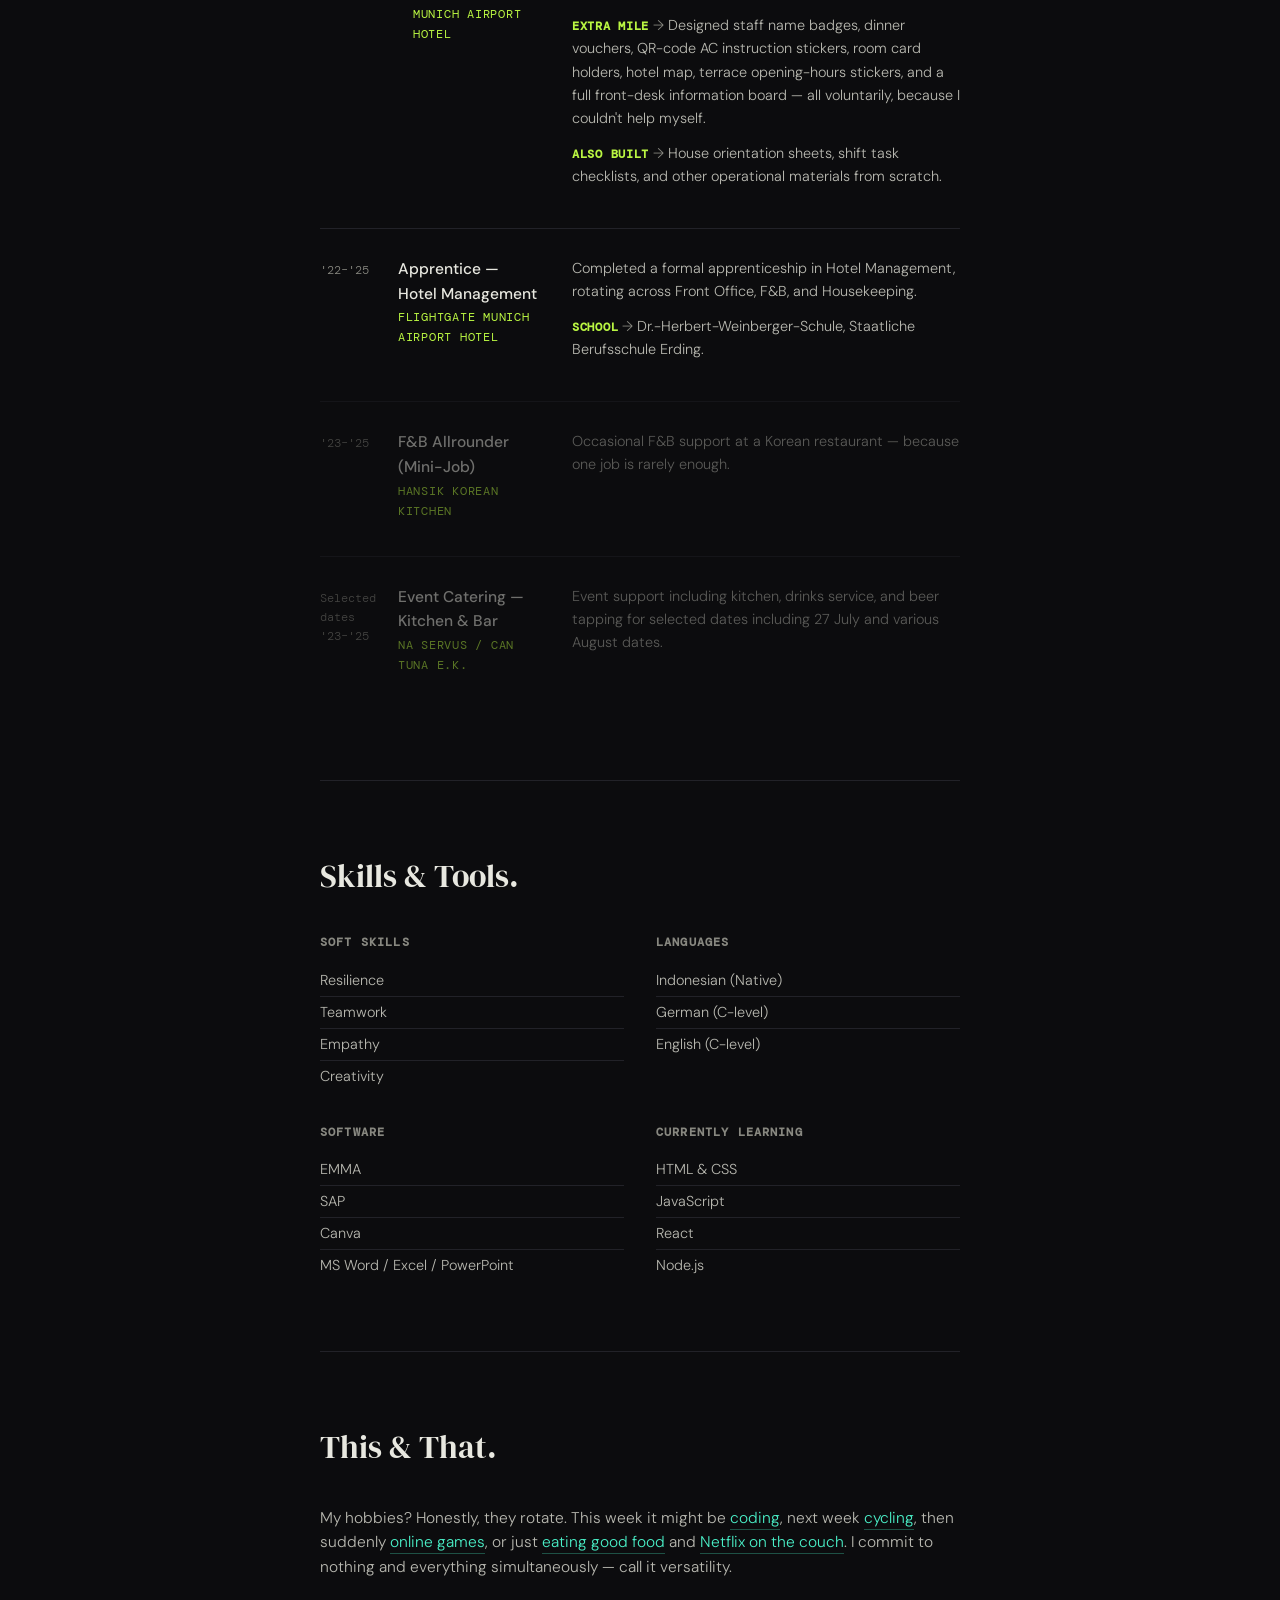
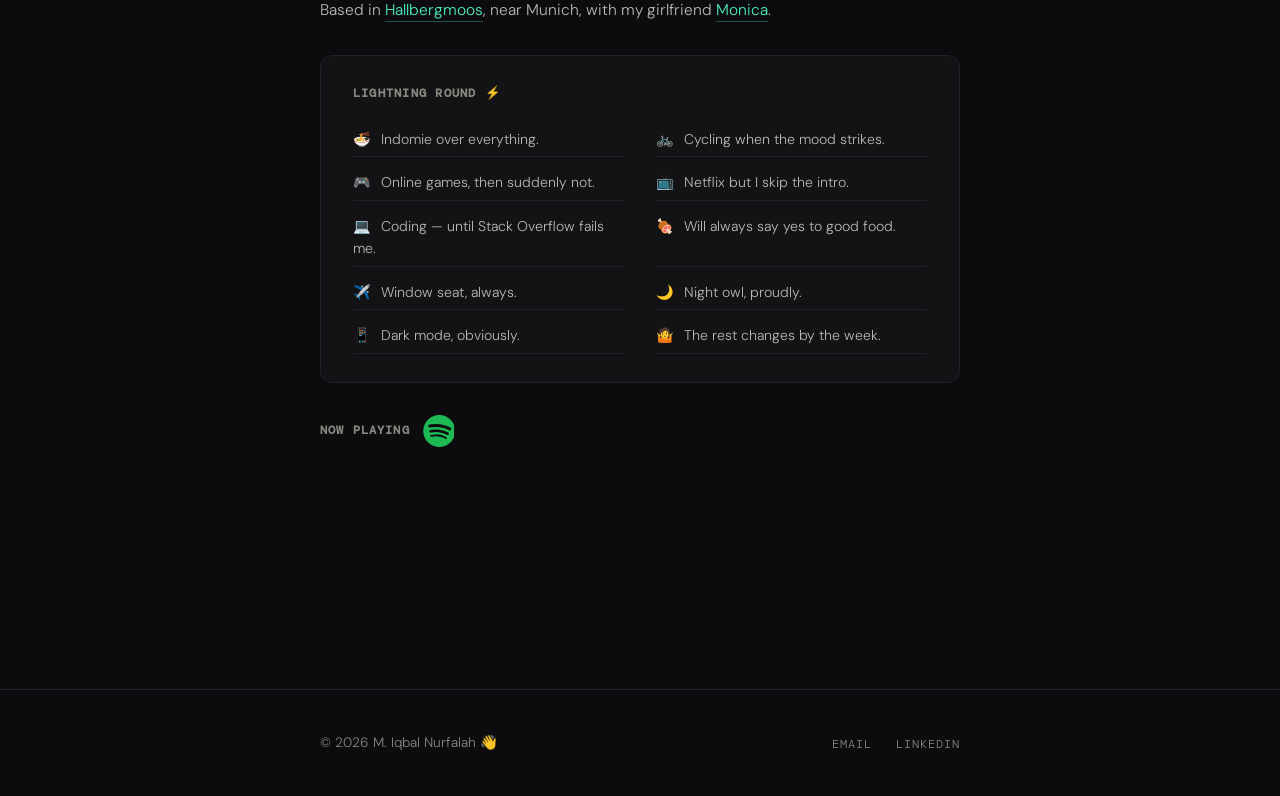
==== commit f06bd387: "modify the css and html" ====
--- a/index.html
+++ b/index.html
@@ -29,8 +29,10 @@
   <!-- ───────────────── MAST ───────────────── -->
   <section class="mast">
     <div class="wrap">
-      <video class="avatar-video" src="./assets/me.mp4" autoplay muted loop playsinline></video>
       <h1>I'm learning to <code>build</code> things for the web — and working toward becoming a full-stack developer.</h1>
+      <div class="img-mast-container">
+        <img class="img-mast" src="./assets/me-uniform.jpg" alt="">
+      </div>
     </div>
   </section>
 
--- a/css/style.css
+++ b/css/style.css
@@ -61,7 +61,7 @@
 }
 
 /* video di kanan */
-.avatar-video {
+/* .avatar-video {
   position: absolute;
   right: 0;
   top: 50%;
@@ -74,6 +74,27 @@
   z-index: 0;
 
   /* fade ke kiri (inti efeknya di sini) */
+  /* -webkit-mask-image: linear-gradient(to left, black 60%, transparent 100%);
+  mask-image: linear-gradient(to left, black 60%, transparent 100%);
+} */ */
+
+.img-mast-container {
+  position: absolute;
+  right: 0;
+  top: 0;
+  bottom: 0;           /* stretch dari atas ke bawah mast */
+  width: auto;
+  z-index: 0;
+  pointer-events: none;
+}
+
+.img-mast {
+  width: auto;
+  height: 100px;
+  display: block;
+  object-fit: cover;
+
+  /* fade ke kiri (inti efeknya di sini) */
   -webkit-mask-image: linear-gradient(to left, black 60%, transparent 100%);
   mask-image: linear-gradient(to left, black 60%, transparent 100%);
 }
@@ -127,6 +148,7 @@
   position: relative;
   background: #0f0f0f; /* warna background tetap */
   overflow: hidden;
+  padding: 100px 0 80px;
 }
 
 .mast h1 {
